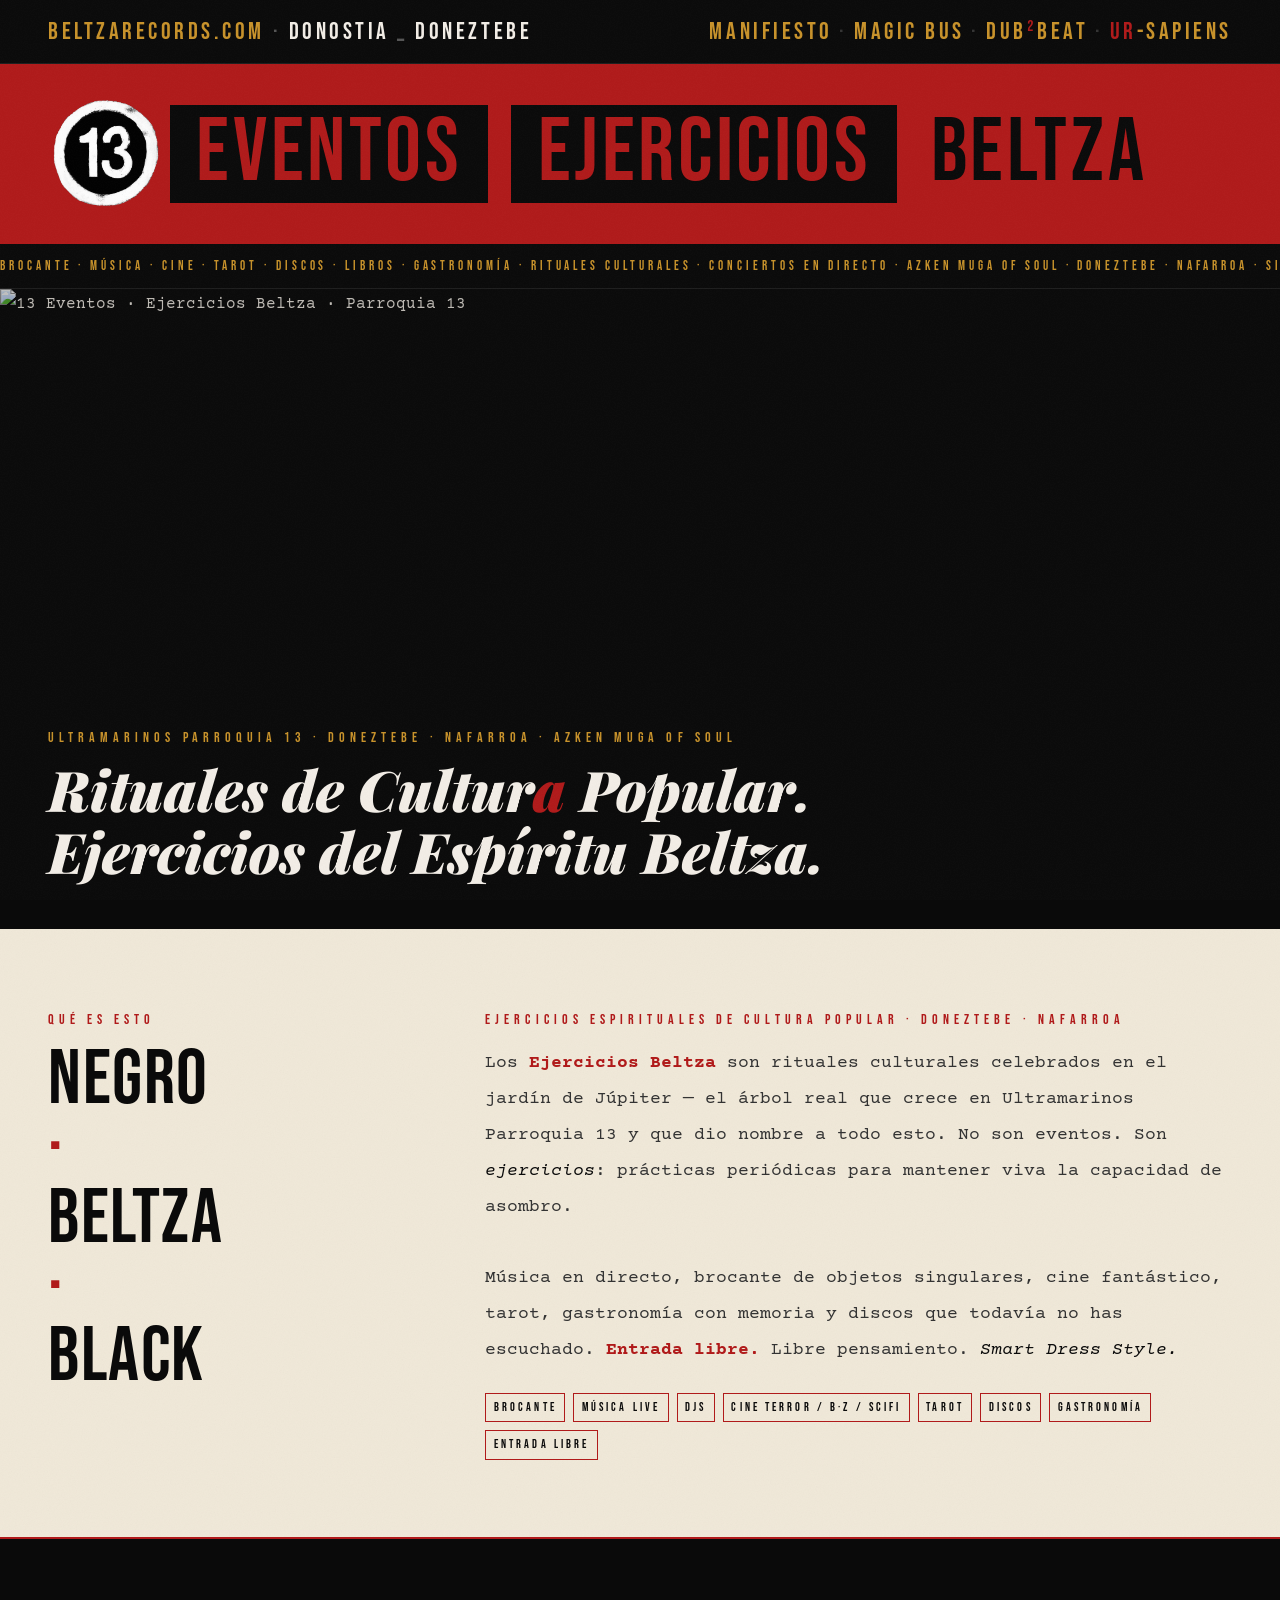
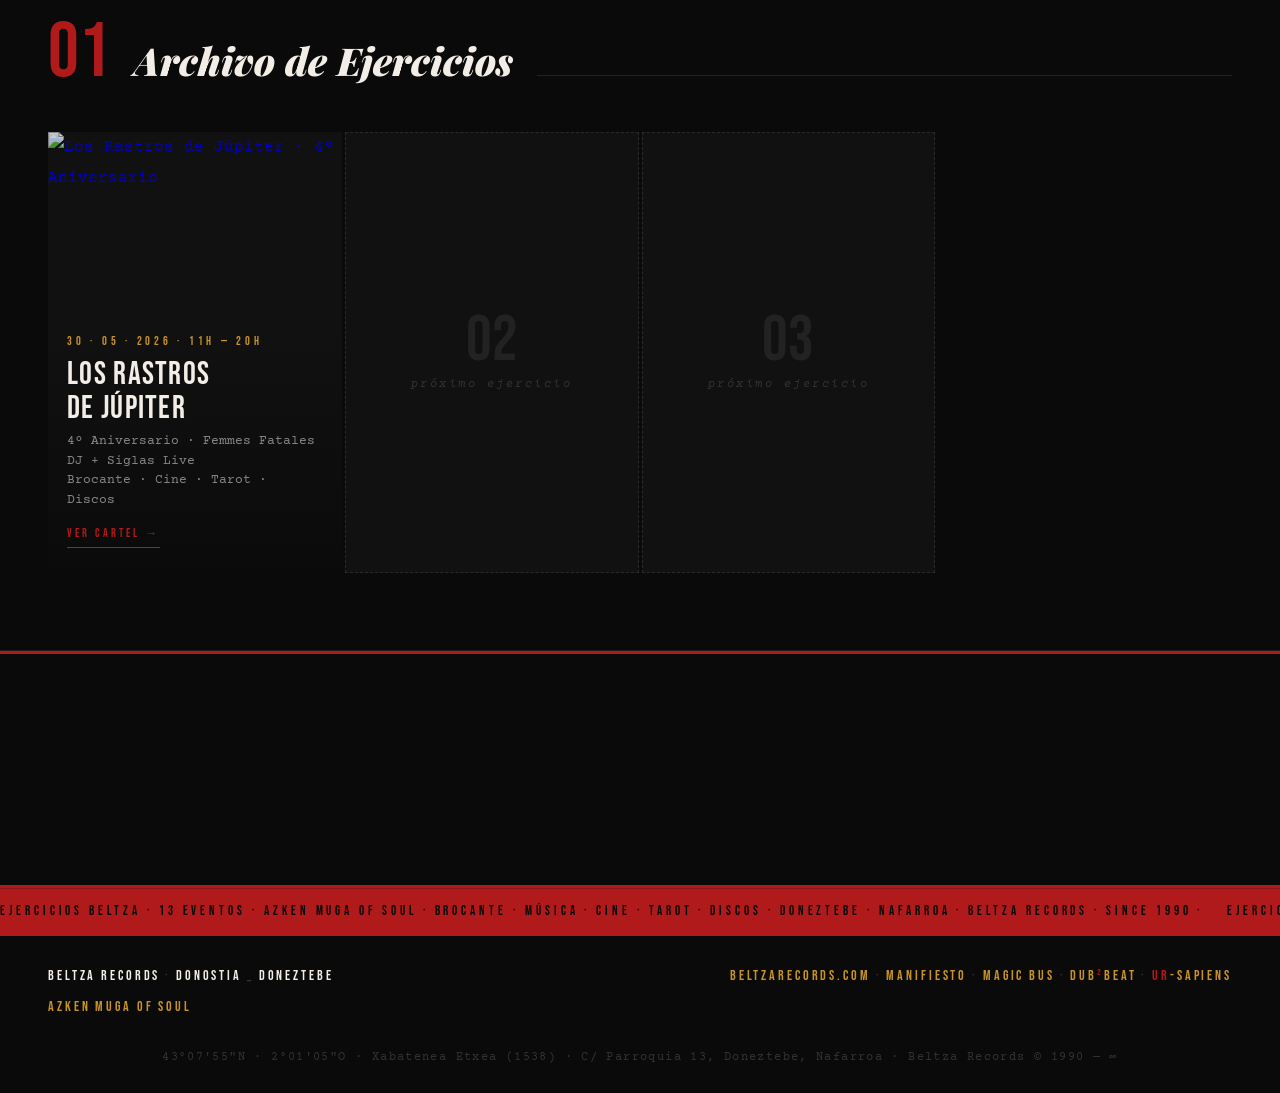
==== 13eventos-index.html @ e9d29803 "Add files via upload" ====
<!DOCTYPE html>
<html lang="es">
<head>
<meta charset="UTF-8">
<meta name="viewport" content="width=device-width, initial-scale=1.0">
<meta name="description" content="13 EVENTOS · Ejercicios Beltza · Ultramarinos Parroquia 13 · Doneztebe · Nafarroa">
<meta property="og:title" content="13 EVENTOS · Ejercicios Beltza">
<meta property="og:description" content="Brocante · Música · Cine · Tarot · Rituales Culturales · Doneztebe · Nafarroa">
<title>13 EVENTOS · EJERCICIOS BELTZA</title>
<link rel="preconnect" href="https://fonts.googleapis.com">
<link rel="preconnect" href="https://fonts.gstatic.com" crossorigin>
<link href="https://fonts.googleapis.com/css2?family=Bebas+Neue&family=Courier+Prime:ital,wght@0,400;0,700;1,400&family=Playfair+Display:ital,wght@0,700;1,700;1,900&display=swap" rel="stylesheet">
<style>
  :root {
    --black: #0a0a0a;
    --white: #f2ede6;
    --red: #b01a1a;
    --amber: #c8922a;
    --muted: #666;
    --cream: #f0e8d8;
    --noise: url("data:image/svg+xml,%3Csvg xmlns='http://www.w3.org/2000/svg' width='300' height='300'%3E%3Cfilter id='n'%3E%3CfeTurbulence type='fractalNoise' baseFrequency='0.85' numOctaves='4' stitchTiles='stitch'/%3E%3CfeColorMatrix type='saturate' values='0'/%3E%3C/filter%3E%3Crect width='300' height='300' filter='url(%23n)' opacity='0.055'/%3E%3C/svg%3E");
  }
  *, *::before, *::after { margin:0; padding:0; box-sizing:border-box; }
  html { scroll-behavior:smooth; }
  body {
    background: var(--black);
    color: var(--white);
    font-family: 'Courier Prime', monospace;
    font-size: 1rem;
    line-height: 1.9;
    overflow-x: hidden;
  }
  body::after {
    content:'';
    position:fixed; inset:0;
    background-image: var(--noise);
    pointer-events:none;
    z-index:1000;
    opacity:0.5;
  }
  a { text-decoration:none; }

  /* ── TOPBAND ── */
  .topband {
    background: var(--black);
    border-bottom: 1px solid #1e1e1e;
    padding: 1.1rem clamp(1rem,4vw,3rem);
    display: flex;
    align-items: baseline;
    justify-content: space-between;
    gap: 0.5rem 2rem;
    flex-wrap: wrap;
  }
  .topband-left {
    font-family: 'Bebas Neue', sans-serif;
    font-size: clamp(1.07rem,2.25vw,1.47rem);
    letter-spacing: 0.15em;
    color: var(--white);
    line-height: 1.2;
  }
  .topband-right {
    font-family: 'Bebas Neue', sans-serif;
    font-size: clamp(1.07rem,2.25vw,1.47rem);
    letter-spacing: 0.15em;
    display: flex;
    align-items: baseline;
    gap: 0.4rem;
    flex-wrap: wrap;
    line-height: 1.2;
  }
  .topband-right a { color: var(--amber); transition: color 0.15s; }
  .topband-right a:hover { color: var(--white); }
  .topband-right .sep { color: #333; }

  /* ── BRAND SLASH ── */
  .brand-slash {
    background: var(--red);
    padding: clamp(1.2rem,3vw,2rem) clamp(1rem,4vw,3rem);
    display: flex;
    align-items: center;
    justify-content: space-between;
    gap: 1rem;
    flex-wrap: wrap;
  }
  .brand-left { display:flex; align-items:baseline; gap:0.4em; }
  .b-13 {
    font-family: 'Bebas Neue', sans-serif;
    font-size: clamp(5rem,14vw,11rem);
    letter-spacing:-0.02em;
    color: var(--black);
    line-height: 0.85;
  }
  .b-beltza {
    font-family: 'Bebas Neue', Impact, 'Arial Narrow', sans-serif;
    font-size: clamp(2.5rem,7vw,6rem);
    letter-spacing: 0.03em;
    color: var(--black);
    line-height: 1;
  }
  .b-eventos {
    font-family: 'Bebas Neue', sans-serif;
    font-size: clamp(2.5rem,7vw,6rem);
    letter-spacing: 0.04em;
    background: var(--black);
    color: var(--red);
    padding: 0.05em 0.3em;
    line-height: 1;
    align-self: center;
  }
  .brand-right { text-align: right; }
  .b-ejercicios {
    font-family: 'Bebas Neue', Impact, 'Arial Narrow', sans-serif;
    font-size: clamp(2.5rem,7vw,6rem);
    letter-spacing: 0.03em;
    color: var(--black);
    line-height: 1;
  }

  /* ── MARQUEE ── */
  .marquee-bar {
    overflow: hidden;
    white-space: nowrap;
    background: var(--black);
    border-bottom: 1px solid #1e1e1e;
    padding: 0.45rem 0;
  }
  .marquee-inner {
    display: inline-block;
    animation: marquee 30s linear infinite;
    font-family: 'Bebas Neue', sans-serif;
    font-size: 0.82rem;
    letter-spacing: 0.3em;
    color: var(--amber);
    will-change: transform;
  }
  @keyframes marquee { from{transform:translateX(0)} to{transform:translateX(-50%)} }

  /* ── HERO ── */
  .hero {
    position: relative;
    height: clamp(320px, 55vw, 640px);
    overflow: hidden;
  }
  .hero img {
    width: 100%; height: 100%;
    object-fit: cover;
    object-position: center 30%;
    filter: contrast(1.1) brightness(0.75);
    display: block;
  }
  .hero-overlay {
    position: absolute; inset: 0;
    background: linear-gradient(to bottom, transparent 40%, rgba(10,10,10,0.9) 100%);
  }
  .hero-caption {
    position: absolute;
    bottom: clamp(1.5rem,4vw,3rem);
    left: clamp(1rem,4vw,3rem);
    right: clamp(1rem,4vw,3rem);
  }
  .hero-eyebrow {
    font-family: 'Bebas Neue', sans-serif;
    font-size: clamp(0.72rem,1.2vw,0.9rem);
    letter-spacing: 0.35em;
    color: var(--amber);
    margin-bottom: 0.4rem;
  }
  .hero-title {
    font-family: 'Playfair Display', Georgia, serif;
    font-size: clamp(1.6rem,4.5vw,3.5rem);
    font-style: italic;
    font-weight: 900;
    color: var(--white);
    line-height: 1.1;
  }

  /* ── INTRO ── */
  .intro {
    background-color: var(--cream);
    background-image: var(--noise);
    padding: clamp(2.5rem,6vw,5rem) clamp(1rem,4vw,3rem);
    display: grid;
    grid-template-columns: 1fr 2fr;
    gap: clamp(2rem,5vw,5rem);
    align-items: start;
    border-bottom: 2px solid var(--red);
  }
  .intro-label {
    font-family: 'Bebas Neue', sans-serif;
    font-size: clamp(0.75rem,1.2vw,0.9rem);
    letter-spacing: 0.35em;
    color: var(--red);
    margin-bottom: 0.8rem;
  }
  .intro-ritual {
    font-family: 'Bebas Neue', sans-serif;
    font-size: clamp(2.5rem,6vw,5rem);
    line-height: 0.9;
    letter-spacing: 0.02em;
    color: var(--black);
  }
  .intro-ritual span { color: var(--red); }
  .intro-body {
    font-family: 'Courier Prime', monospace;
    font-size: clamp(1rem,1.4vw,1.15rem);
    line-height: 2;
    color: #333;
  }
  .intro-body strong { color: var(--red); }
  .intro-body em { color: var(--black); font-style: italic; }
  .intro-activities {
    margin-top: 1.5rem;
    display: flex;
    flex-wrap: wrap;
    gap: 0.5rem;
  }
  .tag {
    font-family: 'Bebas Neue', sans-serif;
    font-size: 0.78rem;
    letter-spacing: 0.25em;
    color: var(--black);
    border: 1px solid var(--red);
    padding: 0.15em 0.6em;
  }

  /* ── EVENTS GRID ── */
  .events-section {
    padding: clamp(2.5rem,6vw,5rem) clamp(1rem,4vw,3rem);
    border-bottom: 1px solid #1e1e1e;
  }
  .section-header {
    display: flex;
    align-items: baseline;
    gap: 1.5rem;
    margin-bottom: 2.5rem;
  }
  .section-num {
    font-family: 'Bebas Neue', sans-serif;
    font-size: clamp(3rem,6vw,5rem);
    color: var(--red);
    line-height: 1;
  }
  .section-title {
    font-family: 'Playfair Display', Georgia, serif;
    font-size: clamp(1.5rem,3vw,2.5rem);
    font-style: italic;
    font-weight: 900;
    color: var(--white);
    line-height: 1;
  }
  .section-line { flex:1; height:1px; background:#222; }

  .events-grid {
    display: grid;
    grid-template-columns: repeat(auto-fill, minmax(280px, 1fr));
    gap: 3px;
  }

  .event-card {
    position: relative;
    overflow: hidden;
    aspect-ratio: 2/3;
    background: #111;
    cursor: pointer;
  }
  .event-card img {
    width:100%; height:100%;
    object-fit:cover;
    filter: contrast(1.1) brightness(0.8);
    transition: filter 0.4s, transform 0.4s;
    display: block;
  }
  .event-card:hover img {
    filter: contrast(1.2) brightness(0.6);
    transform: scale(1.03);
  }
  .event-card-overlay {
    position: absolute; inset:0;
    background: linear-gradient(to top, rgba(10,10,10,0.95) 0%, transparent 55%);
  }
  .event-card-body {
    position: absolute;
    bottom: 0; left: 0; right: 0;
    padding: 1.5rem 1.2rem;
  }
  .event-card-date {
    font-family: 'Bebas Neue', sans-serif;
    font-size: 0.78rem;
    letter-spacing: 0.3em;
    color: var(--amber);
    margin-bottom: 0.3rem;
  }
  .event-card-title {
    font-family: 'Bebas Neue', sans-serif;
    font-size: clamp(1.4rem,3vw,2rem);
    letter-spacing: 0.04em;
    color: var(--white);
    line-height: 1.05;
    margin-bottom: 0.4rem;
  }
  .event-card-sub {
    font-family: 'Courier Prime', monospace;
    font-size: 0.82rem;
    color: #888;
    line-height: 1.5;
  }
  .event-card-link {
    display: inline-block;
    margin-top: 0.8rem;
    font-family: 'Bebas Neue', sans-serif;
    font-size: 0.75rem;
    letter-spacing: 0.25em;
    color: var(--red);
    border-bottom: 1px solid var(--red);
    padding-bottom: 0.1em;
    transition: color 0.15s;
  }
  .event-card-link:hover { color: var(--amber); border-color: var(--amber); }

  .event-card-placeholder {
    position: absolute; inset:0;
    display: flex;
    flex-direction: column;
    align-items: center;
    justify-content: center;
    background: #111;
    border: 1px dashed #2a2a2a;
  }
  .event-card-placeholder-num {
    font-family: 'Bebas Neue', sans-serif;
    font-size: 4rem;
    color: #222;
    line-height: 1;
  }
  .event-card-placeholder-label {
    font-family: 'Courier Prime', monospace;
    font-size: 0.78rem;
    letter-spacing: 0.2em;
    color: #333;
    font-style: italic;
  }

  /* ── PHOTO MARQUEE ── */
  .photo-marquee {
    overflow: hidden;
    white-space: nowrap;
    border-top: 3px solid var(--red);
    border-bottom: 3px solid var(--red);
    background: var(--black);
    cursor: pointer;
  }
  .photo-marquee-inner {
    display: inline-flex;
    animation: marquee-fotos 45s linear infinite;
    will-change: transform;
  }
  .photo-marquee-inner img {
    height: clamp(120px,18vw,220px);
    width: auto;
    flex-shrink: 0;
    margin-right: 3px;
    filter: contrast(1.1) saturate(0.9);
    vertical-align: top;
  }
  @keyframes marquee-fotos { from{transform:translateX(0)} to{transform:translateX(-50%)} }

  /* ── FOOTER ── */
  .footer-marquee {
    overflow: hidden;
    white-space: nowrap;
    background: var(--red);
    padding: 0.45rem 0;
    border-top: 1px solid rgba(0,0,0,0.2);
  }
  .footer-marquee-inner {
    display: inline-block;
    animation: marquee 25s linear infinite;
    font-family: 'Bebas Neue', sans-serif;
    font-size: 0.82rem;
    letter-spacing: 0.3em;
    color: var(--black);
  }

  .footer {
    background: var(--black);
    border-top: 2px solid var(--red);
    padding: 1.5rem clamp(1rem,4vw,3rem);
    display: flex;
    justify-content: space-between;
    align-items: flex-start;
    flex-wrap: wrap;
    gap: 1rem;
  }
  .footer-left {
    font-family: 'Bebas Neue', sans-serif;
    font-size: clamp(0.75rem,1.2vw,0.9rem);
    letter-spacing: 0.2em;
    color: var(--white);
    line-height: 2.2;
  }
  .footer-right {
    font-family: 'Bebas Neue', sans-serif;
    font-size: clamp(0.75rem,1.2vw,0.9rem);
    letter-spacing: 0.2em;
    text-align: right;
    line-height: 2.2;
  }
  .footer-right a { color: var(--amber); }
  .footer-right a:hover { color: var(--white); }
  .footer-coords {
    width: 100%;
    margin-top: 0.5rem;
    font-family: 'Courier Prime', monospace;
    font-size: 0.72rem;
    letter-spacing: 0.12em;
    color: #333;
    text-align: center;
  }

  /* ── RESPONSIVE ── */
  @media (max-width: 900px) {
    .intro { grid-template-columns: 1fr; gap: 1.5rem; }
  }

  @media (max-width: 700px) {
    .topband { flex-wrap: wrap; gap: 0.2rem 1rem; padding: 0.35rem 1rem; }

    /* BRAND SLASH */
    .brand-slash { flex-direction: column; align-items: flex-start; gap: 0.4rem; padding: 0.8rem 1rem; }
    .brand-left { gap: 0.2em; }
    .b-13 { font-size: clamp(4rem,20vw,7rem); }
    .b-eventos { font-size: clamp(2rem,10vw,4rem); }
    .brand-right { text-align: left; }
    .b-ejercicios { font-size: clamp(1rem,5vw,1.6rem); }
    .b-beltza-sub { font-size: clamp(0.65rem,2.5vw,0.9rem); }

    /* INTRO */
    .intro { grid-template-columns: 1fr; gap: 1.5rem; padding: 2rem 1rem; }
    .intro-ritual { font-size: clamp(2rem,10vw,3.5rem); }

    /* EVENTS GRID */
    .events-section { padding: 2rem 1rem; }
    .events-grid { grid-template-columns: 1fr 1fr; }

    /* FOOTER */
    .footer { flex-direction: column; padding: 1.2rem 1rem; }
    .footer-right { text-align: left; }
    .footer-left, .footer-right { font-size: clamp(0.72rem,3vw,0.9rem); letter-spacing: 0.12em; }
  }

  @media (max-width: 420px) {
    .events-grid { grid-template-columns: 1fr; }
    .topband-right { flex-direction: column; align-items: flex-start; gap: 0.15rem; }
  }
</style>
</head>
<body>

<!-- TOPBAND -->
<div class="topband">
  <div class="topband-left"><a href="https://www.beltzarecords.com/" target="_blank" style="color:var(--amber);">BELTZARECORDS.COM</a> <span style="color:#555;">·</span> DONOSTIA <span style="color:#555;">_</span> DONEZTEBE</div>
  <div class="topband-right">
    <a href="https://beltzaexperience.github.io/Manifiesto-Beltza/" target="_blank">MANIFIESTO</a>
    <span class="sep">·</span>
    <a href="https://beltzaexperience.github.io/magic-bus/" target="_blank">MAGIC BUS</a>
    <span class="sep">·</span>
    <a href="http://dubbeat.beltzarecords.com/" target="_blank">DUB<span style="color:#b01a1a;">²</span>BEAT</a>
    <span class="sep">·</span>
    <a href="https://beltzaexperience.github.io/UR-SAPIENS/" target="_blank"><span style="color:#b01a1a;">UR</span>-SAPIENS</a>
  </div>
</div>

<!-- BRAND SLASH -->
<div class="brand-slash">
  <div class="brand-left">
    <img src="[data-uri]" alt="13" style="height:clamp(3.2rem,9vw,8rem); width:auto; display:block;">
    <span class="b-eventos">EVENTOS</span>
    <span class="b-eventos" style="margin-left:1rem;">EJERCICIOS</span>
    <span class="b-eventos" style="background:none; color:var(--black);">BELTZA</span>
  </div>

</div>

<!-- MARQUEE TOP -->
<div class="marquee-bar" aria-hidden="true">
  <div class="marquee-inner">
    BROCANTE · MÚSICA · CINE · TAROT · DISCOS · LIBROS · GASTRONOMÍA · RITUALES CULTURALES · CONCIERTOS EN DIRECTO · AZKEN MUGA OF SOUL · DONEZTEBE · NAFARROA · SINCE 2022 · &nbsp;&nbsp;&nbsp;BROCANTE · MÚSICA · CINE · TAROT · DISCOS · LIBROS · GASTRONOMÍA · RITUALES CULTURALES · CONCIERTOS EN DIRECTO · AZKEN MUGA OF SOUL · DONEZTEBE · NAFARROA · SINCE 2022 · &nbsp;&nbsp;&nbsp;
  </div>
</div>

<!-- HERO -->
<div class="hero">
  <img src="https://live.staticflickr.com/65535/55091952358_35cbd9020e_b.jpg" alt="13 Eventos · Ejercicios Beltza · Parroquia 13">
  <div class="hero-overlay"></div>
  <div class="hero-caption">
    <div class="hero-eyebrow">Ultramarinos Parroquia 13 · Doneztebe · Nafarroa · Azken Muga of Soul</div>
    <div class="hero-title">Rituales de Cultur<span style="color:#b01a1a;">a</span> Popular.<br>Ejercicios del Espíritu Beltza.</div>
  </div>
</div>

<!-- INTRO -->
<div class="intro">
  <div>
    <div class="intro-label">Qué es esto</div>
    <div class="intro-ritual">NEGRO<br><span style="color:#b01a1a;">·</span><br>BELTZA<br><span style="color:#b01a1a;">·</span><br>BLACK</div>
  </div>
  <div>
    <div class="intro-label">Ejercicios Espirituales de Cultura Popular · Doneztebe · Nafarroa</div>
    <div class="intro-body">
      Los <strong>Ejercicios Beltza</strong> son rituales culturales celebrados en el jardín de Júpiter — el árbol real que crece en Ultramarinos Parroquia 13 y que dio nombre a todo esto. No son eventos. Son <em>ejercicios</em>: prácticas periódicas para mantener viva la capacidad de asombro.<br><br>
      Música en directo, brocante de objetos singulares, cine fantástico, tarot, gastronomía con memoria y discos que todavía no has escuchado. <strong>Entrada libre.</strong> Libre pensamiento. <em>Smart Dress Style.</em>
    </div>
    <div class="intro-activities">
      <span class="tag">Brocante</span>
      <span class="tag">Música Live</span>
      <span class="tag">DJs</span>
      <span class="tag">Cine Terror / B·Z / SciFi</span>
      <span class="tag">Tarot</span>
      <span class="tag">Discos</span>
      <span class="tag">Gastronomía</span>
      <span class="tag">Entrada Libre</span>
    </div>
  </div>
</div>

<!-- EVENTS GRID -->
<section class="events-section">
  <div class="section-header">
    <div class="section-num">01</div>
    <div class="section-title">Archivo de Ejercicios</div>
    <div class="section-line"></div>
  </div>

  <div class="events-grid">

    <!-- LOS RASTROS DE JÚPITER · Mayo 2026 -->
    <a href="https://beltzaexperience.github.io/TALLERES-HERIOTZA-/" target="_blank" class="event-card">
      <img src="https://live.staticflickr.com/65535/55251508160_7e0a88f441_h.jpg" alt="Los Rastros de Júpiter · 4º Aniversario">
      <div class="event-card-overlay"></div>
      <div class="event-card-body">
        <div class="event-card-date">30 · 05 · 2026 · 11H — 20H</div>
        <div class="event-card-title">Los Rastros<br>de Júpiter</div>
        <div class="event-card-sub">4º Aniversario · Femmes Fatales DJ + Siglas Live<br>Brocante · Cine · Tarot · Discos</div>
        <span class="event-card-link">Ver cartel →</span>
      </div>
    </a>

    <!-- PLACEHOLDER 2 -->
    <div class="event-card">
      <div class="event-card-placeholder">
        <div class="event-card-placeholder-num">02</div>
        <div class="event-card-placeholder-label">próximo ejercicio</div>
      </div>
    </div>

    <!-- PLACEHOLDER 3 -->
    <div class="event-card">
      <div class="event-card-placeholder">
        <div class="event-card-placeholder-num">03</div>
        <div class="event-card-placeholder-label">próximo ejercicio</div>
      </div>
    </div>

  </div>
</section>

<!-- PHOTO MARQUEE -->
<div class="photo-marquee" aria-hidden="true" onclick="this.querySelector('.photo-marquee-inner').style.animationPlayState = this.querySelector('.photo-marquee-inner').style.animationPlayState === 'paused' ? 'running' : 'paused'">
  <div class="photo-marquee-inner">
    <img src="https://live.staticflickr.com/65535/55244536588_e73058f223_z.jpg" alt="">
    <img src="https://live.staticflickr.com/65535/55244534618_f64d302e6d_b.jpg" alt="">
    <img src="https://live.staticflickr.com/65535/55250943411_47b9458915_c.jpg" alt="">
    <img src="https://live.staticflickr.com/65535/55250103087_5e84730c1c_c.jpg" alt="">
    <img src="https://live.staticflickr.com/65535/55251403365_71dc6e7c8a_c.jpg" alt="">
    <img src="https://live.staticflickr.com/65535/55091952358_35cbd9020e_b.jpg" alt="">
    <img src="https://live.staticflickr.com/65535/55244536588_e73058f223_z.jpg" alt="">
    <img src="https://live.staticflickr.com/65535/55244534618_f64d302e6d_b.jpg" alt="">
    <img src="https://live.staticflickr.com/65535/55250943411_47b9458915_c.jpg" alt="">
    <img src="https://live.staticflickr.com/65535/55250103087_5e84730c1c_c.jpg" alt="">
    <img src="https://live.staticflickr.com/65535/55251403365_71dc6e7c8a_c.jpg" alt="">
    <img src="https://live.staticflickr.com/65535/55091952358_35cbd9020e_b.jpg" alt="">
  </div>
</div>

<!-- FOOTER MARQUEE -->
<div class="footer-marquee" aria-hidden="true">
  <div class="footer-marquee-inner">
    EJERCICIOS BELTZA · 13 EVENTOS · AZKEN MUGA OF SOUL · BROCANTE · MÚSICA · CINE · TAROT · DISCOS · DONEZTEBE · NAFARROA · BELTZA RECORDS · SINCE 1990 · &nbsp;&nbsp;&nbsp;EJERCICIOS BELTZA · 13 EVENTOS · AZKEN MUGA OF SOUL · BROCANTE · MÚSICA · CINE · TAROT · DISCOS · DONEZTEBE · NAFARROA · BELTZA RECORDS · SINCE 1990 · &nbsp;&nbsp;&nbsp;
  </div>
</div>

<!-- FOOTER -->
<footer class="footer">
  <div class="footer-left">
    BELTZA RECORDS <span style="color:#333;">·</span> DONOSTIA <span style="color:#333;">_</span> DONEZTEBE<br>
    <span style="color:#c8922a;">Azken Muga of Soul</span>
  </div>
  <div class="footer-right">
    <a href="https://www.beltzarecords.com/" target="_blank">beltzarecords.com</a>
    <span style="color:#333;"> · </span>
    <a href="https://beltzaexperience.github.io/Manifiesto-Beltza/" target="_blank">MANIFIESTO</a>
    <span style="color:#333;"> · </span>
    <a href="https://beltzaexperience.github.io/magic-bus/" target="_blank">MAGIC BUS</a>
    <span style="color:#333;"> · </span>
    <a href="http://dubbeat.beltzarecords.com/" target="_blank">DUB<span style="color:#b01a1a;">²</span>BEAT</a>
    <span style="color:#333;"> · </span>
    <a href="https://beltzaexperience.github.io/UR-SAPIENS/" target="_blank"><span style="color:#b01a1a;">UR</span>-SAPIENS</a>
  </div>
  <div class="footer-coords">43°07'55"N · 2°01'05"O · Xabatenea Etxea (1538) · C/ Parroquia 13, Doneztebe, Nafarroa · Beltza Records © 1990 — ∞</div>
</footer>

</body>
</html>
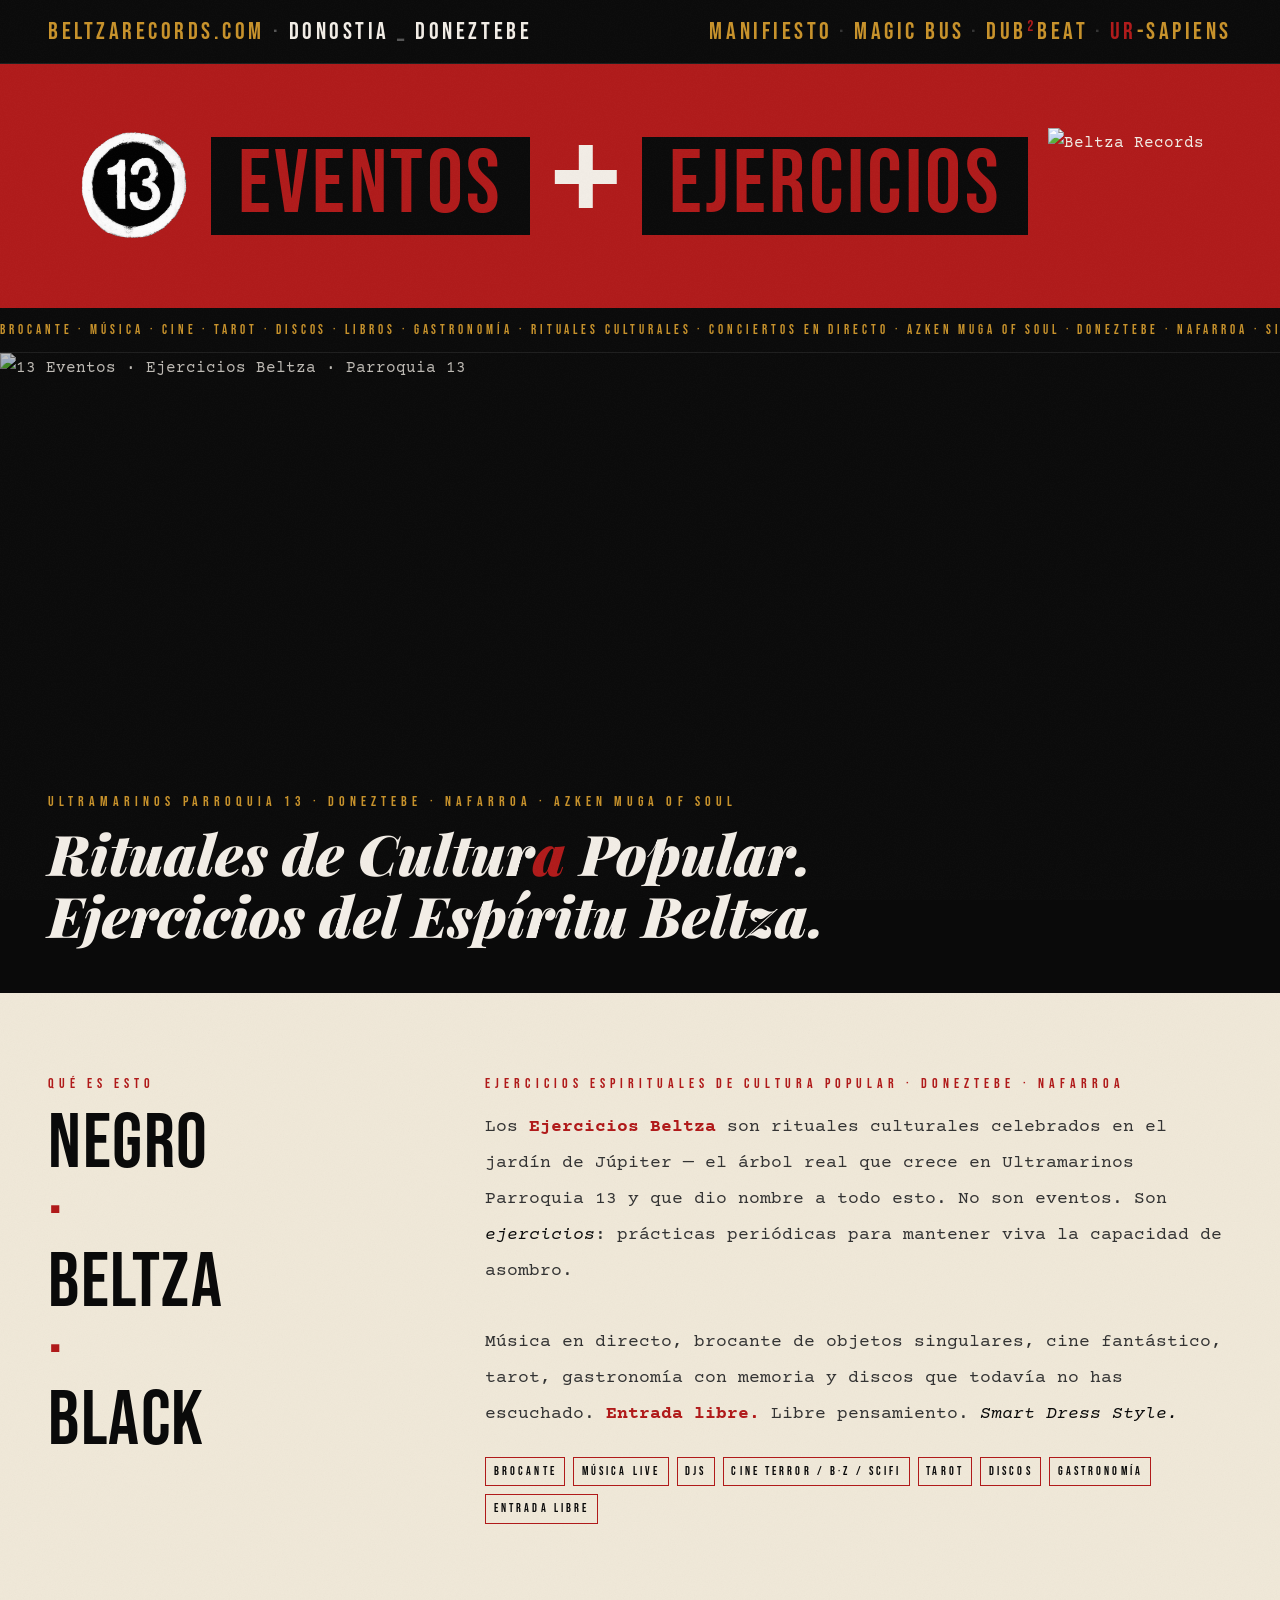
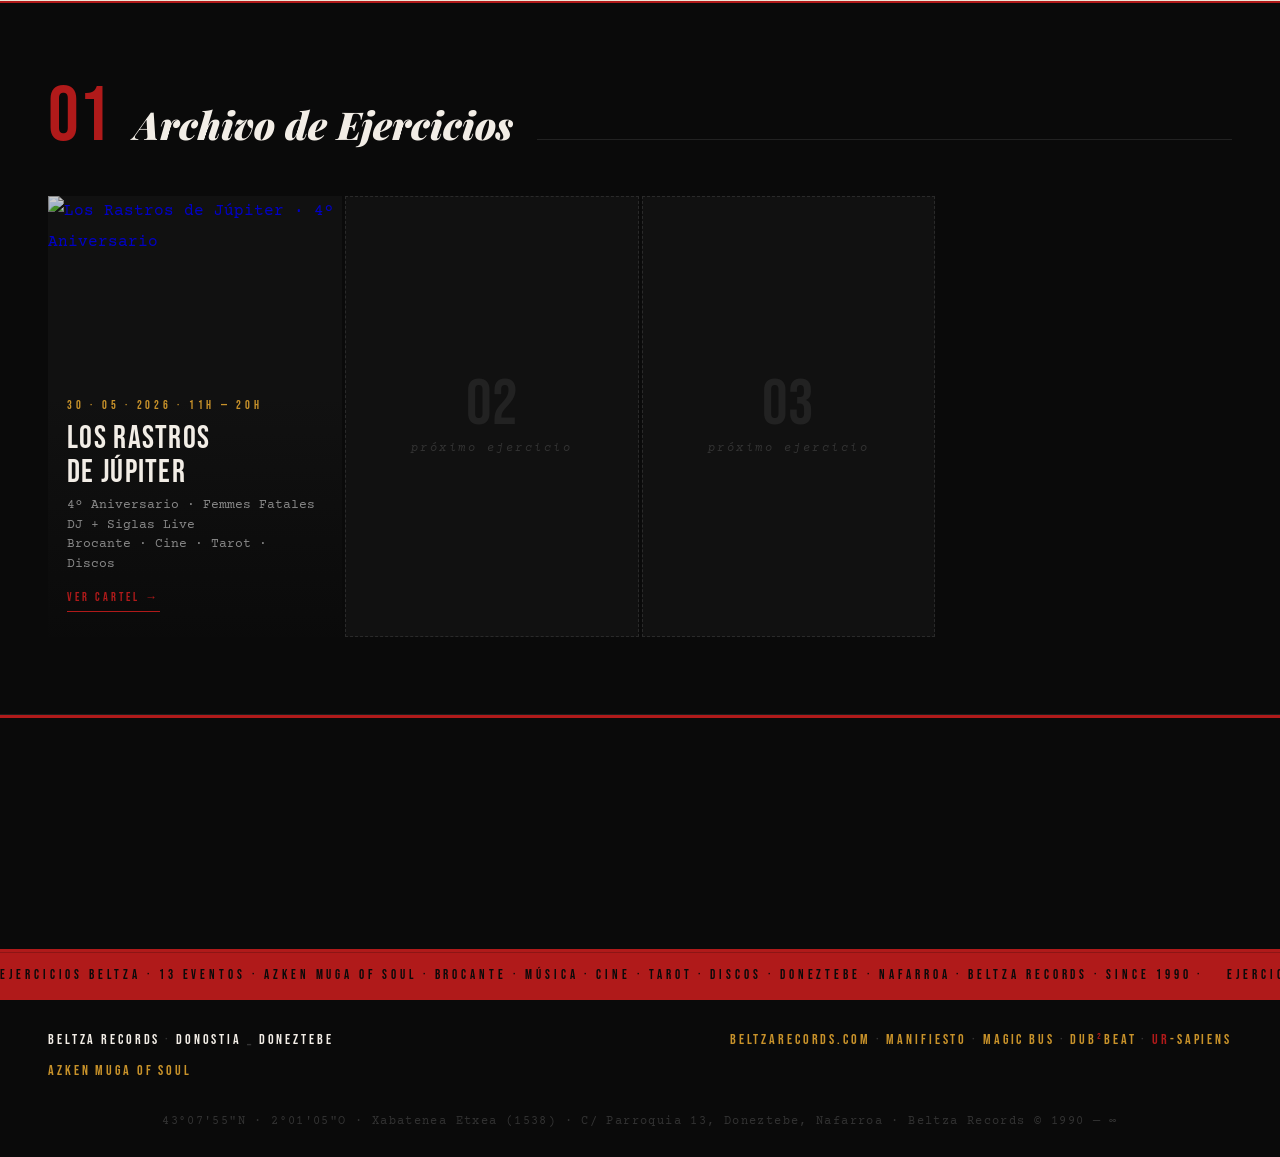
==== commit e38c91de: "Add files via upload" ====
--- a/13eventos-index.html
+++ b/13eventos-index.html
@@ -82,7 +82,8 @@
     gap: 1rem;
     flex-wrap: wrap;
   }
-  .brand-left { display:flex; align-items:baseline; gap:0.4em; }
+  .brand-left { display:flex; align-items:center; gap:0.8rem; flex-wrap:wrap; }
+  .brand-left > * { flex-shrink:0; }
   .b-13 {
     font-family: 'Bebas Neue', sans-serif;
     font-size: clamp(5rem,14vw,11rem);
@@ -472,13 +473,17 @@
 
 <!-- BRAND SLASH -->
 <div class="brand-slash">
-  <div class="brand-left">
+  <div style="display:flex; align-items:center; justify-content:center; flex-wrap:wrap; width:100%;">
     <img src="[data-uri]" alt="13" style="height:clamp(3.2rem,9vw,8rem); width:auto; display:block;">
+    &nbsp;&nbsp;
     <span class="b-eventos">EVENTOS</span>
-    <span class="b-eventos" style="margin-left:1rem;">EJERCICIOS</span>
-    <span class="b-eventos" style="background:none; color:var(--black);">BELTZA</span>
-  </div>
-
+    &nbsp;&nbsp;
+    <span style="font-family:'Bebas Neue',sans-serif; font-size:clamp(5rem,14vw,12rem); color:var(--white); line-height:1;">+</span>
+    &nbsp;&nbsp;
+    <span class="b-eventos">EJERCICIOS</span>
+    &nbsp;&nbsp;
+    <img src="https://raw.githubusercontent.com/beltzaexperience/TALLERES-HERIOTZA-/main/beltza-puno.png" alt="Beltza Records" style="height:clamp(3.2rem,9vw,8rem); width:auto; display:block;">
+  </div>
 </div>
 
 <!-- MARQUEE TOP -->
@@ -534,7 +539,7 @@
   <div class="events-grid">
 
     <!-- LOS RASTROS DE JÚPITER · Mayo 2026 -->
-    <a href="https://beltzaexperience.github.io/TALLERES-HERIOTZA-/" target="_blank" class="event-card">
+    <a href="https://beltzaexperience.github.io/13-EVENTOS/rastros-jupiter-05-26.html" target="_blank" class="event-card">
       <img src="https://live.staticflickr.com/65535/55251508160_7e0a88f441_h.jpg" alt="Los Rastros de Júpiter · 4º Aniversario">
       <div class="event-card-overlay"></div>
       <div class="event-card-body">
